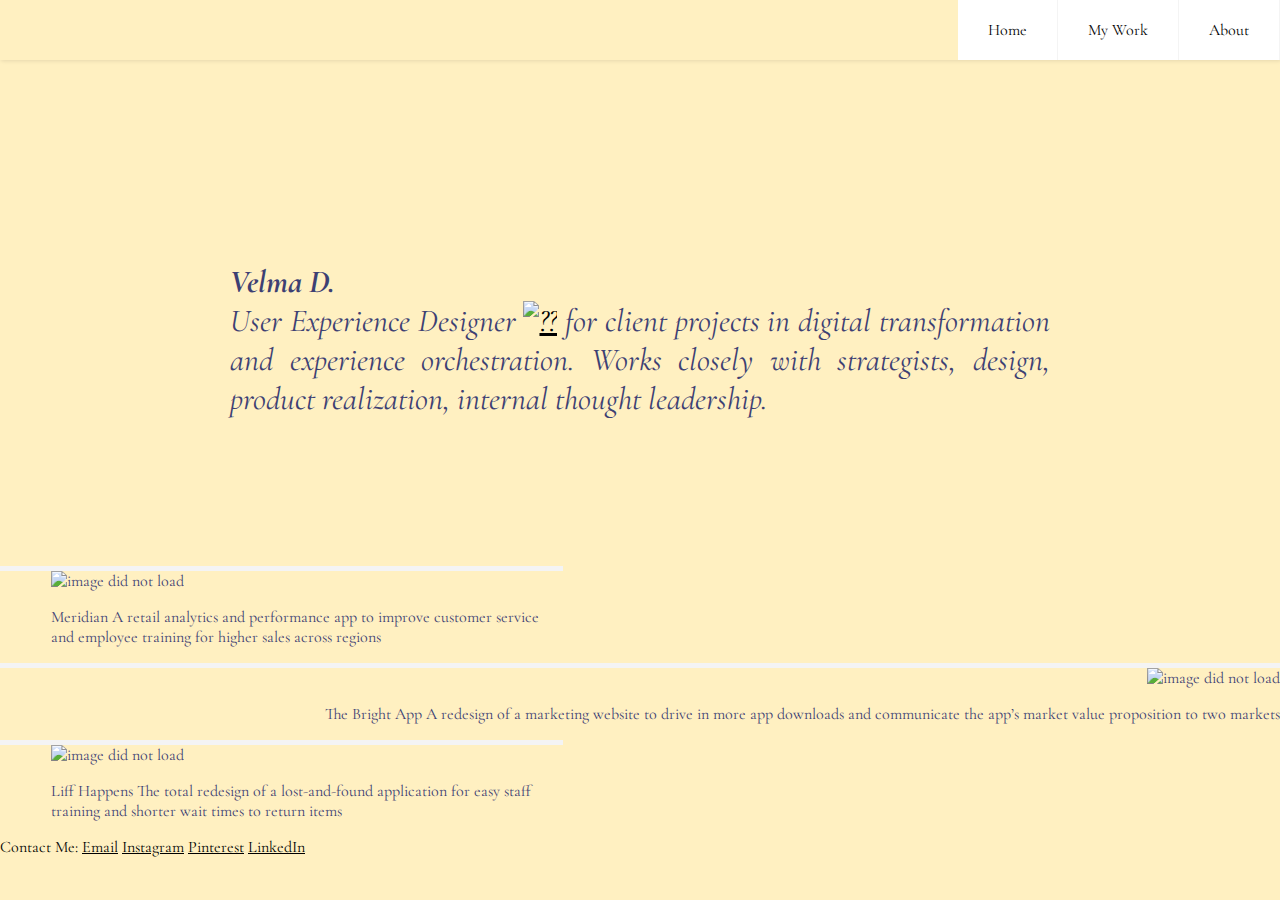
==== index.html @ 6784dad9 "pat changes" ====
<!DOCTYPE html>
<html lang="en">

      <head>
      <meta charset="UTF-8" />
      <meta name="viewport" content="width=device-width, initial-scale=1.0" />
      <title>Velma Portfolio</title>
      <link rel="stylesheet" href="./styles/style.css" />
      <link rel="stylesheet" media="screen and (max-width:700px)" href="./styles/mobile.css" />
      <link rel="stylesheet" media="screen and (min-width:700px)" href="./styles/desktop.css" />
      <link href='https://fonts.googleapis.com/css?family=Cormorant Garamond' rel='stylesheet'>
    </head>
   
<body>
  <header class="header">
    <a href="" class="logo"></a>
    <input class="menu-btn" type="checkbox" id="menu-btn" />
    <!-- We should unfuck this menu -->
    <label class="menu-icon" for="menu-btn"><span class="navicon"></span></label>
    <ul class="menu">
    <li><a href=".index.html">Home</a></li>
      <li><a href="./casestudy.html">My Work</a></li>
      <li><a href="./about.html">About</a></li>
    </ul>
  </header>


  <div class="HPcontainerC">
    <p>
    <b>Velma D.</b><br>
User Experience Designer 
<a title="solving your design mysteries!" href="https://en.wikipedia.org/wiki/Velma_Dinkley" target="_blank">
<img src="./images/icons8-search (1).svg" alt="??" loading="eager" class="imgIntro"></a>
for client projects in digital 
transformation and experience orchestration. 
Works closely with strategists, design, product realization, internal thought leadership. 
    </p>
  </div>

  <div class="HPbox">

  <div class="HPcontainerL">
  <img src="./images/meridian.png" alt="image did not load"/>
  <p>
    Meridian
    A retail analytics and performance 
    app to improve customer service and 
    employee training for higher sales across regions
  </p>
</div>


<div class="HPcontainerR">
  
    <img src="./images/the bright app.png" alt="image did not load"/>
    <p>
      The Bright App
      A redesign of a marketing website to drive in more app 
      downloads and communicate the app’s market value proposition to two markets
    </p>
</div>

<div class="HPcontainerL">
  <img src="./images/liff happens.png" alt="image did not load"/>
  <p>
    Liff Happens
    The total redesign of a lost-and-found 
    application for easy staff training and shorter wait times to return items
  </p>
</div>
</div>


<footer>
  <a> Contact Me: </a>
  <a href="#"> Email</a>
  <a href="#"> Instagram</a>
  <a href="#"> Pinterest</a>
  <a href="#"> LinkedIn</a>
</footer>


</body>
</html>
---- styles/style.css ----
* {
  font-family: "Cormorant Garamond";
}

body {
  margin: 0;
  min-height: 100vh;
  font-family: Helvetica, sans-serif;
  background-color: #fff0c1;
  color: #3d4073;
}

a {
  color: #000;
}

/* HEADER STYLING */

.header {
  box-shadow: 1px 1px 4px 0 rgba(0, 0, 0, 0.1);
  position: fixed;
  width: 100%;
  z-index: 3;
}

.header ul {
  margin: 0;
  padding: 0;
  list-style: none;
  overflow: hidden;
  background-color: #fff;
}

.header li a {
  display: block;
  padding: 20px 20px;
  border-right: 1px solid #f4f4f4;
  text-decoration: none;
}

.header li a:hover,
.header .menu-btn:hover {
  background-color: #f4f4f4;
}

.header .logo {
  display: block;
  float: left;
  font-size: 2em;
  padding: 10px 20px;
  text-decoration: none;
}

/* menu */

.header .menu {
  clear: both;
  max-height: 0;
  transition: max-height 0.2s ease-out;
}

/* menu icon */

.header .menu-icon {
  cursor: pointer;
  display: inline-block;
  float: right;
  padding: 28px 20px;
  position: relative;
  user-select: none;
}

.header .menu-icon .navicon {
  background: #333;
  display: block;
  height: 2px;
  position: relative;
  transition: background 0.2s ease-out;
  width: 18px;
}

.header .menu-icon .navicon:before,
.header .menu-icon .navicon:after {
  background: #333;
  content: "";
  display: block;
  height: 100%;
  position: absolute;
  transition: all 0.2s ease-out;
  width: 100%;
}

.header .menu-icon .navicon:before {
  top: 5px;
}

.header .menu-icon .navicon:after {
  top: -5px;
}

/* menu btn */

.header .menu-btn {
  display: none;
}

.header .menu-btn:checked ~ .menu {
  max-height: 240px;
}

.header .menu-btn:checked ~ .menu-icon .navicon {
  background: transparent;
}

.header .menu-btn:checked ~ .menu-icon .navicon:before {
  transform: rotate(-45deg);
}

.header .menu-btn:checked ~ .menu-icon .navicon:after {
  transform: rotate(45deg);
}

.header .menu-btn:checked ~ .menu-icon:not(.steps) .navicon:before,
.header .menu-btn:checked ~ .menu-icon:not(.steps) .navicon:after {
  top: 0;
}

/* END MENU STYLING */

/* MEDIA STYLING */
/* 48em = 768px */

@media (min-width: 48em) {
  .header li {
    float: left;
  }

  .header li a {
    padding: 20px 30px;
  }

  .header .menu {
    clear: none;
    float: right;
    max-height: none;
  }

  .header .menu-icon {
    display: none;
  }
}

header:not(.header) {
  background: blue;
}

/* h1 {
  color: magenta;
} */

/* HOME PAGE STYLING */
.HPcontainerC {
  display: flex;
  flex-direction: row;
  justify-items: center;
  padding: 18vw 18vw 9vw 18vw;
  text-align: justify;
  font-style: italic;
}

.HPbox {
  width: 100%;
}

.HPcontainerR,
.HPcontainerL {
  display: flex;
}

/* HOMEPAGE END */
/* CASE STUDY / ABOUT ME SECTION */

.CScontainerCcol {
  display: flex;
}

.CScontainerCrow {
  display: flex;
}

.CScontainerL {
  display: flex;
}

.CScontainerR {
  display: flex;
}

.CSmidIMG img {
  background-color: #3d4073;
  border-radius: 25px;
  border: #3d4073;
}

.CScontainerCcol p {
  background-color: #d9910d;
  margin: 2vw;
  padding: 1vw;
  /* border: .5vw solid #f2c438;
  outline: .5vw solid #A62f03; */
  border-radius: 25px;
}

.CScontainerCcol img {
  background-color: #3d4073;
  margin: 4vw;
  padding: 1vw;
  border: 1vw solid #f2c438;
  border-radius: 25px;
}

.CScontainerCrow p {
  background-color: #f2c438;
  padding: 1vw;
  border-radius: 25px;
  border: 0.5vw solid white;
  margin: 4vw;
}

.CScontainerCcol strong {
  font-size: xx-large;
}

/* ABOUT STYLING */

#home {
  display: flex;
  flex-direction: column;
  align-items: center;
  justify-content: flex-start;
}

#aboutContainerCenter {
  display: flex;
  color: white;
  text-shadow: 3px 3px black;
}

#aboutContainerContent {
  display: flex;
}

#aboutContainerContent p {
  background-color: #d9910d;
  padding: 4vw;
  margin: 5vw;
  border-style: double;
  border: 1vw double #2f3659;
  border-radius: 25px;
}

#aboutContainerContent img {
  width: 100%;
  margin: 0vh 5vh 5vh 0vh;
  padding: 1vh;
  border: 2vw double #d9910d;
  border-radius: 25px;
}

/* END ABOUT STYLING*/

/* colors 
lighter blue #3D4073
darker blue #2f3659
yellow #f2c438
orange #d9910d
red #A62f03 */
---- styles/mobile.css ----
body {
    background-color: #f2c438;
}

/* HOME PAGE  */
.HPcontainerR,
.HPcontainerL {
    flex-direction: column;
}

.HPcontainerR img,
.HPcontainerL img {
    width: 100%;
}

/* Case Study  */

.CScontainerCcol,
.CScontainerCrow,
.CScontainerL,
.CScontainerR {
    flex-direction: column;
}

CScontainerCcol img {
    width: 100%;

}

.CScontainerCrow p {
    background-color: #3D4073;

}


/* ABOUT STYLING */

#aboutContainerCenter,
#aboutContainerContent {
    flex-direction: column;
}

#aboutContainerCenter {
    align-items: center;
}


#aboutContainerContent {
    align-items: center;
}

#aboutContainerContent img {
    width: 100%;
    margin: 5vh;
    padding: 2vh;
}



/* END ABOUT STYLING*/
---- styles/desktop.css ----
/* HOME PAGE */

.HPcontainerC {
  font-size: xx-large;
}

.HPcontainerR,
.HPcontainerL {
  flex-direction: column;
  border-top: 5px solid #f4f4f4;
}

.HPcontainerR {
  align-items: flex-end;
  width: 100%;
  padding-right: 5vw;
}

.HPcontainerL {
  align-items: flex-start;
  width: 40vw;
  padding-left: 4vw;
}

.imgIntro img {
  position: static;
  top: -15px;
  display: inline-block;
  width: auto;
  height: 60px;
  max-width: none;
  margin-top: -16px;
  margin-left: 0;
  padding-right: 0;
  padding-left: 0;
  cursor: help;
  will-change: transform;
  transition: transform 250ms;
}

/* .imgIntro:hover {
    background-color: red;
    animation: shake 0.1s;
    animation-iteration-count: infinite;
} */

/* .imgIntro:hover {
    background-color: magenta;
    opacity: 1;
    transform: rotateX(0deg) rotateY(0deg) rotateZ(0deg) skew(0deg, 0deg);
    transform: translate3d(0px, 0px, 0px)scale3d(1, 1, 1) rotateX(0deg) rotateY(0deg) rotateZ(0deg) skew(0deg, 0deg);
    transform-style: p;} */

.imgIntro {
  transition: transform 0.7s ease-in-out;
  cursor: help;
}

.imgIntro:hover {
  transform: rotate(360deg);
}

/* CASE STUDY / ABOUT ME SECTION */

.CScontainerCcol {
  flex-direction: column;
  align-items: center;
}

.CScontainerCrow {
  flex-direction: row;
  justify-content: space-around;
}

.CScontainerL {
  flex-direction: column;
}

.CScontainerR {
  flex-direction: column;
}

.CScontainerCrow img {
  width: 23vw;
  padding: 1vw;
}

.CScontainerCcol img {
  width: 40vw;
}

/* ABOUT STYLING */

#aboutContainerCenter {
  justify-content: center;
  font-size: x-large;
  margin-top: 48px;
}

#aboutContainerContent {
  flex-direction: row;
  align-items: center;
  justify-content: center;
}

/* END ABOUT STYLING*/
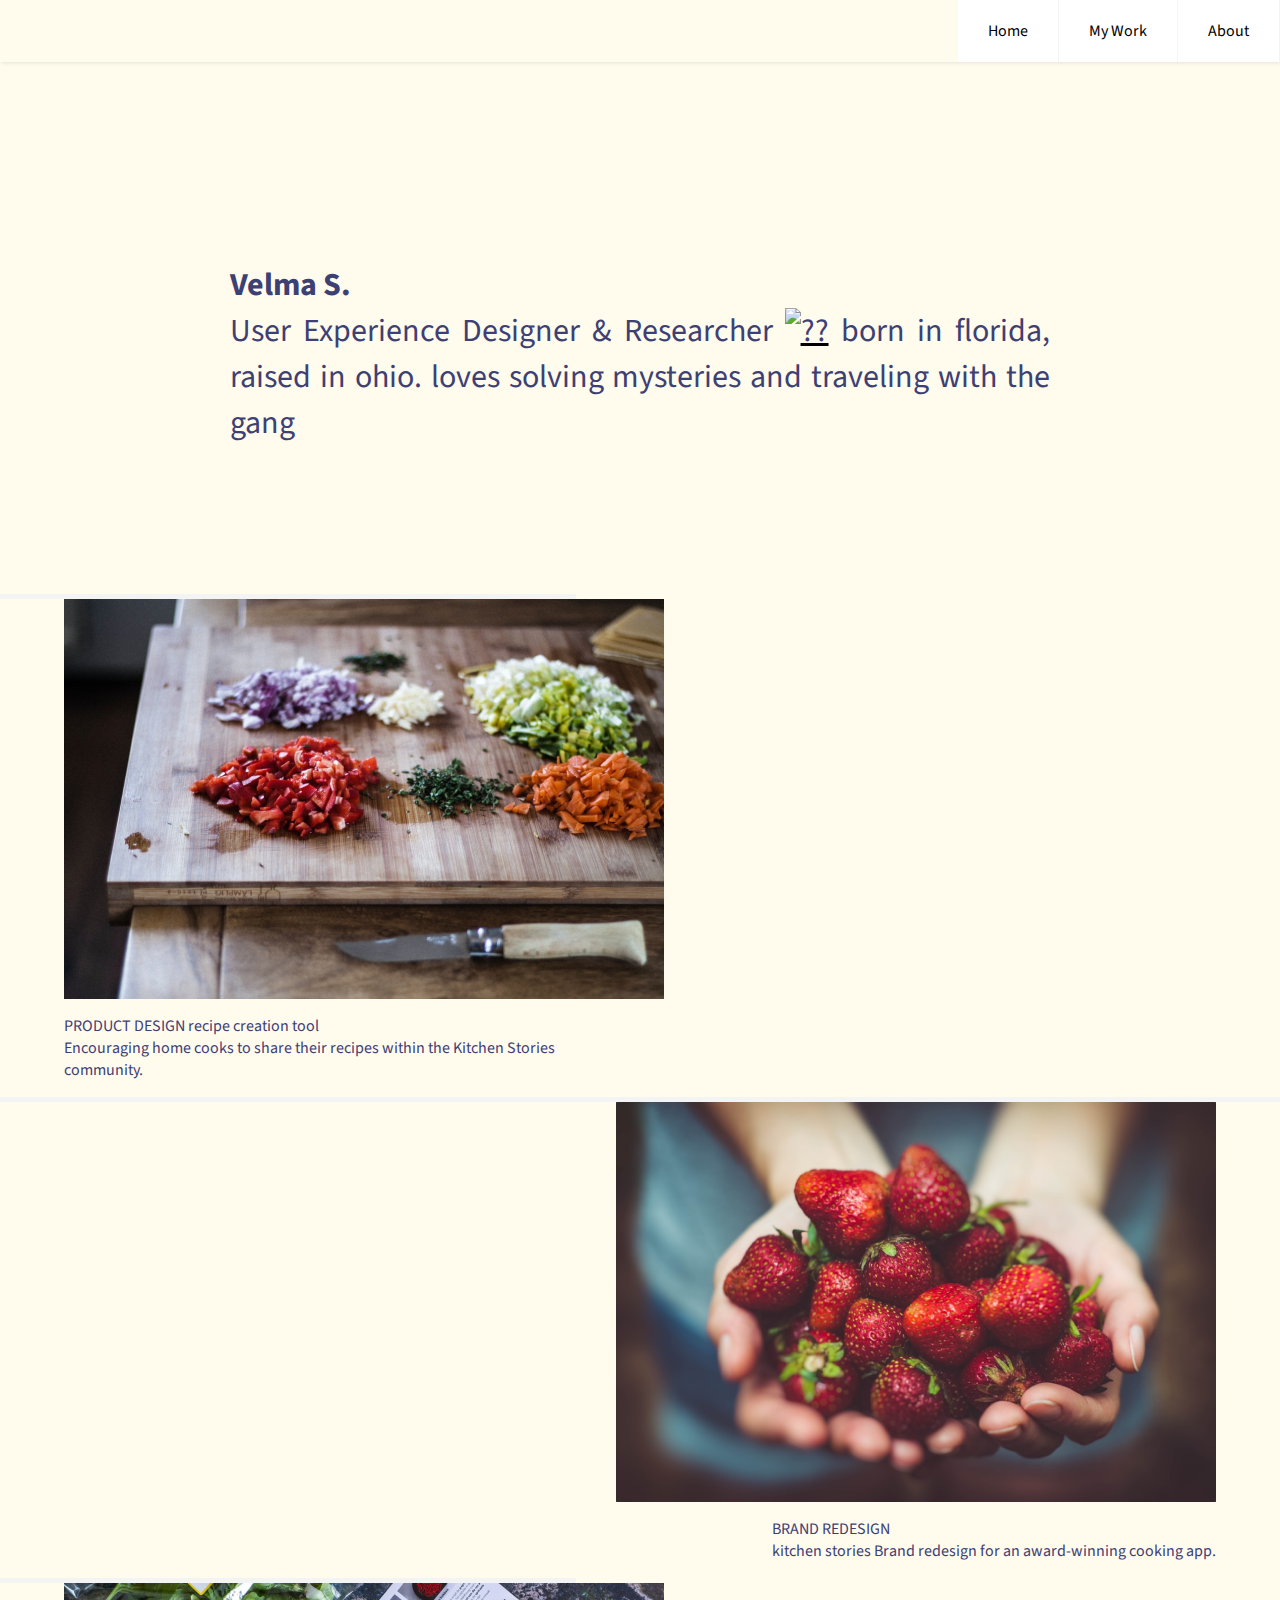
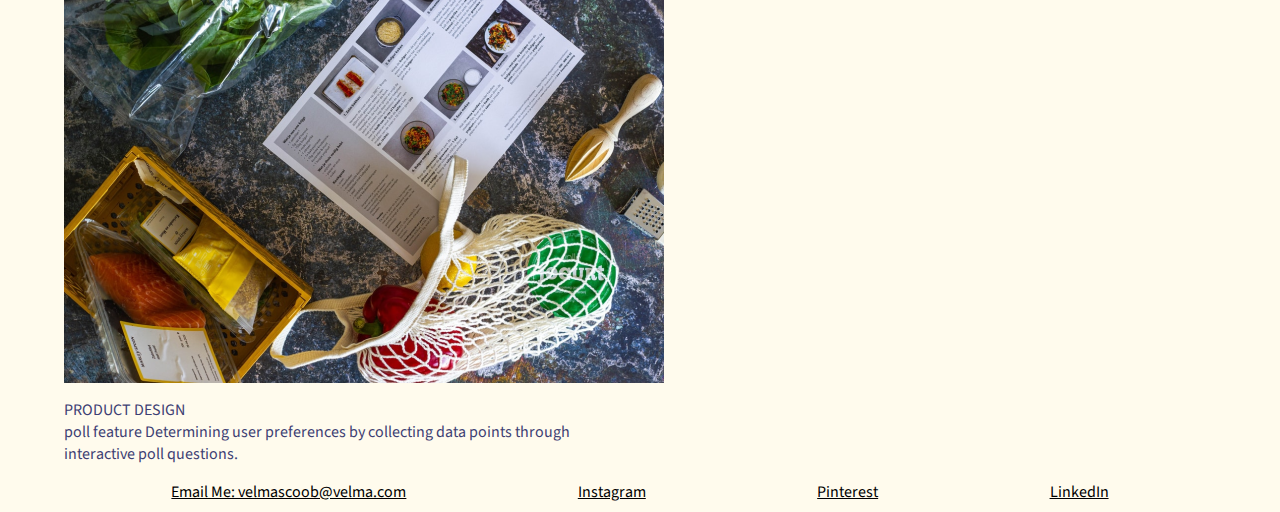
==== commit c7139264: "almost there" ====
--- a/index.html
+++ b/index.html
@@ -9,6 +9,7 @@
       <link rel="stylesheet" media="screen and (max-width:700px)" href="./styles/mobile.css" />
       <link rel="stylesheet" media="screen and (min-width:700px)" href="./styles/desktop.css" />
       <link href='https://fonts.googleapis.com/css?family=Cormorant Garamond' rel='stylesheet'>
+      <link href='https://fonts.googleapis.com/css?family=Source Sans Pro' rel='stylesheet'>
     </head>
    
 <body>
@@ -27,53 +28,51 @@
 
   <div class="HPcontainerC">
     <p>
-    <b>Velma D.</b><br>
-User Experience Designer 
+    <b>Velma S.</b><br>
+User Experience Designer & Researcher
 <a title="solving your design mysteries!" href="https://en.wikipedia.org/wiki/Velma_Dinkley" target="_blank">
 <img src="./images/icons8-search (1).svg" alt="??" loading="eager" class="imgIntro"></a>
-for client projects in digital 
-transformation and experience orchestration. 
-Works closely with strategists, design, product realization, internal thought leadership. 
+born in florida, raised in ohio. loves solving mysteries and traveling with the gang 
     </p>
   </div>
 
   <div class="HPbox">
 
   <div class="HPcontainerL">
-  <img src="./images/meridian.png" alt="image did not load"/>
+  <img src="./images/hp1.png" alt="image did not load"/>
   <p>
-    Meridian
-    A retail analytics and performance 
-    app to improve customer service and 
-    employee training for higher sales across regions
+    PRODUCT DESIGN
+recipe creation tool </br>
+Encouraging home cooks to share their recipes within the Kitchen Stories community.
   </p>
 </div>
 
 
 <div class="HPcontainerR">
   
-    <img src="./images/the bright app.png" alt="image did not load"/>
+    <img src="./images/hpr.png" alt="image did not load"/>
     <p>
-      The Bright App
-      A redesign of a marketing website to drive in more app 
-      downloads and communicate the app’s market value proposition to two markets
+     
+BRAND REDESIGN <br>
+kitchen stories
+Brand redesign for an award-winning cooking app.
     </p>
 </div>
 
 <div class="HPcontainerL">
-  <img src="./images/liff happens.png" alt="image did not load"/>
+  <img src="./images/hp3.png" alt="image did not load"/>
   <p>
-    Liff Happens
-    The total redesign of a lost-and-found 
-    application for easy staff training and shorter wait times to return items
+    PRODUCT DESIGN <br>
+
+poll feature
+Determining user preferences by collecting data points through interactive poll questions.
   </p>
 </div>
 </div>
 
 
 <footer>
-  <a> Contact Me: </a>
-  <a href="#"> Email</a>
+  <a href="#"> Email Me: velmascoob@velma.com</a>
   <a href="#"> Instagram</a>
   <a href="#"> Pinterest</a>
   <a href="#"> LinkedIn</a>
--- a/styles/style.css
+++ b/styles/style.css
@@ -1,4 +1,10 @@
 * {
+  font-family: "Source Sans Pro";
+  color: #3d4073;
+}
+
+h2,
+h1 {
   font-family: "Cormorant Garamond";
 }
 
@@ -6,8 +12,7 @@
   margin: 0;
   min-height: 100vh;
   font-family: Helvetica, sans-serif;
-  background-color: #fff0c1;
-  color: #3d4073;
+  background-color: #FFFBED;
 }
 
 a {
@@ -104,24 +109,24 @@
   display: none;
 }
 
-.header .menu-btn:checked ~ .menu {
+.header .menu-btn:checked~.menu {
   max-height: 240px;
 }
 
-.header .menu-btn:checked ~ .menu-icon .navicon {
+.header .menu-btn:checked~.menu-icon .navicon {
   background: transparent;
 }
 
-.header .menu-btn:checked ~ .menu-icon .navicon:before {
+.header .menu-btn:checked~.menu-icon .navicon:before {
   transform: rotate(-45deg);
 }
 
-.header .menu-btn:checked ~ .menu-icon .navicon:after {
+.header .menu-btn:checked~.menu-icon .navicon:after {
   transform: rotate(45deg);
 }
 
-.header .menu-btn:checked ~ .menu-icon:not(.steps) .navicon:before,
-.header .menu-btn:checked ~ .menu-icon:not(.steps) .navicon:after {
+.header .menu-btn:checked~.menu-icon:not(.steps) .navicon:before,
+.header .menu-btn:checked~.menu-icon:not(.steps) .navicon:after {
   top: 0;
 }
 
@@ -165,11 +170,10 @@
   justify-items: center;
   padding: 18vw 18vw 9vw 18vw;
   text-align: justify;
-  font-style: italic;
-}
-
-.HPbox {
-  width: 100%;
+}
+
+.HPcontainerC .HPbox {
+  width: 100vw;
 }
 
 .HPcontainerR,
@@ -196,31 +200,20 @@
   display: flex;
 }
 
-.CSmidIMG img {
-  background-color: #3d4073;
-  border-radius: 25px;
-  border: #3d4073;
-}
 
 .CScontainerCcol p {
-  background-color: #d9910d;
   margin: 2vw;
   padding: 1vw;
-  /* border: .5vw solid #f2c438;
-  outline: .5vw solid #A62f03; */
   border-radius: 25px;
 }
 
 .CScontainerCcol img {
-  background-color: #3d4073;
-  margin: 4vw;
-  padding: 1vw;
-  border: 1vw solid #f2c438;
-  border-radius: 25px;
+  background-color: #d9910d;
+  /* padding: 8vh 50vw 8vh 50vw; */
+  padding: 4vh 20vw;
 }
 
 .CScontainerCrow p {
-  background-color: #f2c438;
   padding: 1vw;
   border-radius: 25px;
   border: 0.5vw solid white;
@@ -243,7 +236,7 @@
 #aboutContainerCenter {
   display: flex;
   color: white;
-  text-shadow: 3px 3px black;
+  text-shadow: 3px 3px rgb(240, 234, 234);
 }
 
 #aboutContainerContent {
@@ -251,11 +244,8 @@
 }
 
 #aboutContainerContent p {
-  background-color: #d9910d;
   padding: 4vw;
   margin: 5vw;
-  border-style: double;
-  border: 1vw double #2f3659;
   border-radius: 25px;
 }
 
@@ -264,14 +254,24 @@
   margin: 0vh 5vh 5vh 0vh;
   padding: 1vh;
   border: 2vw double #d9910d;
-  border-radius: 25px;
 }
 
 /* END ABOUT STYLING*/
+
+
+
+/* FOOTER  */
+
+footer {
+  display: flex;
+  justify-content: space-evenly;
+  margin-bottom: 1vh;
+
+}
 
 /* colors 
 lighter blue #3D4073
 darker blue #2f3659
 yellow #f2c438
 orange #d9910d
-red #A62f03 */
+red #A62f03 */--- a/styles/mobile.css
+++ b/styles/mobile.css
@@ -1,5 +1,6 @@
 body {
-    background-color: #f2c438;
+    font-family: "Source Sans Pro";
+    background-color: #FFFBED;
 }
 
 /* HOME PAGE  */
--- a/styles/desktop.css
+++ b/styles/desktop.css
@@ -1,106 +1,93 @@
 /* HOME PAGE */
 
 .HPcontainerC {
-  font-size: xx-large;
+    font-size: xx-large;
 }
 
 .HPcontainerR,
 .HPcontainerL {
-  flex-direction: column;
-  border-top: 5px solid #f4f4f4;
+    flex-direction: column;
+    border-top: 5px solid #f4f4f4;
 }
 
 .HPcontainerR {
-  align-items: flex-end;
-  width: 100%;
-  padding-right: 5vw;
+    align-items: flex-end;
+    padding-right: 5vw;
 }
 
 .HPcontainerL {
-  align-items: flex-start;
-  width: 40vw;
-  padding-left: 4vw;
+    align-items: flex-start;
+    width: 40vw;
+    padding-left: 5vw;
 }
 
 .imgIntro img {
-  position: static;
-  top: -15px;
-  display: inline-block;
-  width: auto;
-  height: 60px;
-  max-width: none;
-  margin-top: -16px;
-  margin-left: 0;
-  padding-right: 0;
-  padding-left: 0;
-  cursor: help;
-  will-change: transform;
-  transition: transform 250ms;
+    position: static;
+    top: -15px;
+    display: inline-block;
+    width: auto;
+    height: 60px;
+    max-width: none;
+    margin-top: -16px;
+    margin-left: 0;
+    padding-right: 0;
+    padding-left: 0;
+    cursor: help;
+    will-change: transform;
+    transition: transform 250ms;
 }
 
-/* .imgIntro:hover {
-    background-color: red;
-    animation: shake 0.1s;
-    animation-iteration-count: infinite;
-} */
-
-/* .imgIntro:hover {
-    background-color: magenta;
-    opacity: 1;
-    transform: rotateX(0deg) rotateY(0deg) rotateZ(0deg) skew(0deg, 0deg);
-    transform: translate3d(0px, 0px, 0px)scale3d(1, 1, 1) rotateX(0deg) rotateY(0deg) rotateZ(0deg) skew(0deg, 0deg);
-    transform-style: p;} */
-
 .imgIntro {
-  transition: transform 0.7s ease-in-out;
-  cursor: help;
+    transition: transform 0.7s ease-in-out;
+    cursor: help;
 }
 
 .imgIntro:hover {
-  transform: rotate(360deg);
+    transform: rotate(360deg);
 }
 
 /* CASE STUDY / ABOUT ME SECTION */
 
 .CScontainerCcol {
-  flex-direction: column;
-  align-items: center;
+    flex-direction: column;
+    align-items: center;
+    text-align: center;
 }
 
 .CScontainerCrow {
-  flex-direction: row;
-  justify-content: space-around;
+    flex-direction: row;
+    justify-content: space-around;
 }
 
 .CScontainerL {
-  flex-direction: column;
+    flex-direction: column;
 }
 
 .CScontainerR {
-  flex-direction: column;
+    flex-direction: column;
 }
 
 .CScontainerCrow img {
-  width: 23vw;
-  padding: 1vw;
+    width: 23vw;
+    padding: 1vw;
 }
 
 .CScontainerCcol img {
-  width: 40vw;
+    width: 30vw;
 }
 
 /* ABOUT STYLING */
 
 #aboutContainerCenter {
-  justify-content: center;
-  font-size: x-large;
-  margin-top: 48px;
+    justify-content: center;
+    font-size: x-large;
+    margin-top: 48px;
 }
 
 #aboutContainerContent {
-  flex-direction: row;
-  align-items: center;
-  justify-content: center;
+    flex-direction: row;
+    align-items: center;
+    justify-content: center;
 }
 
-/* END ABOUT STYLING*/
+/* END ABOUT STYLING*/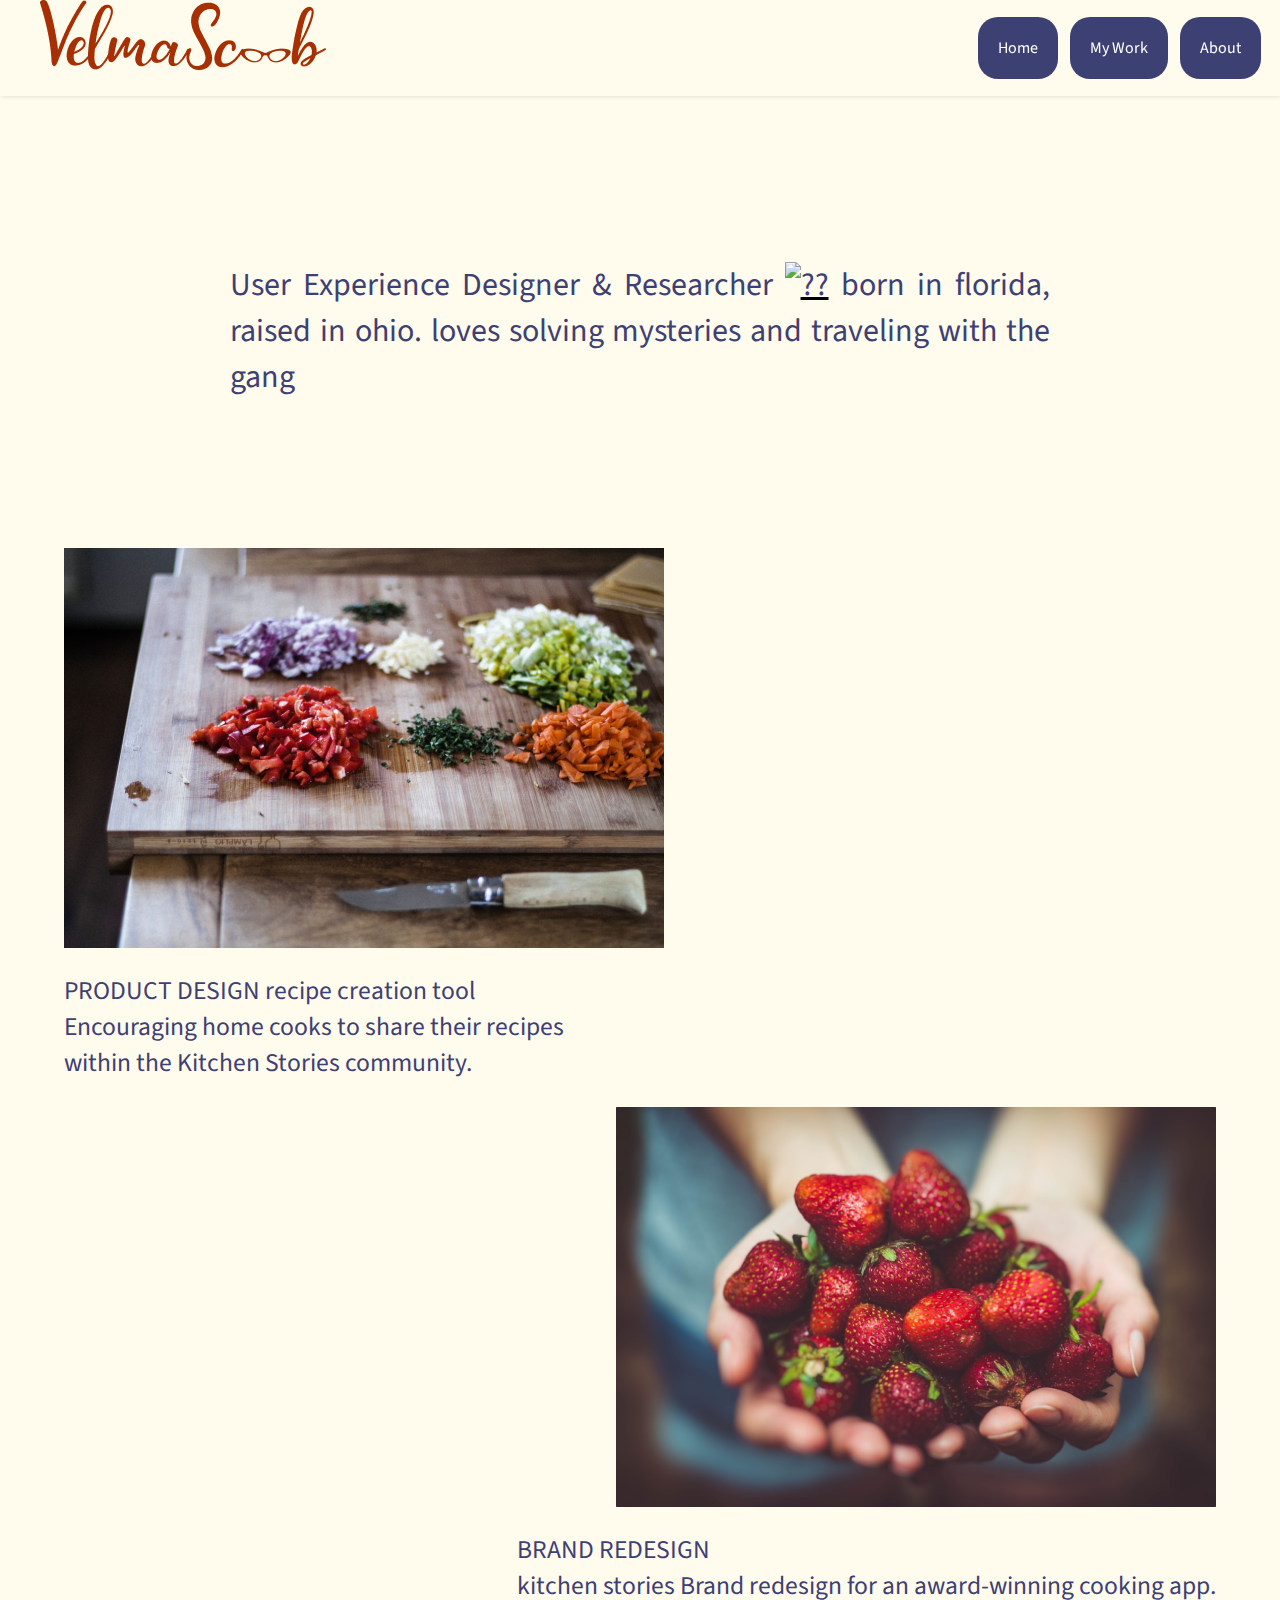
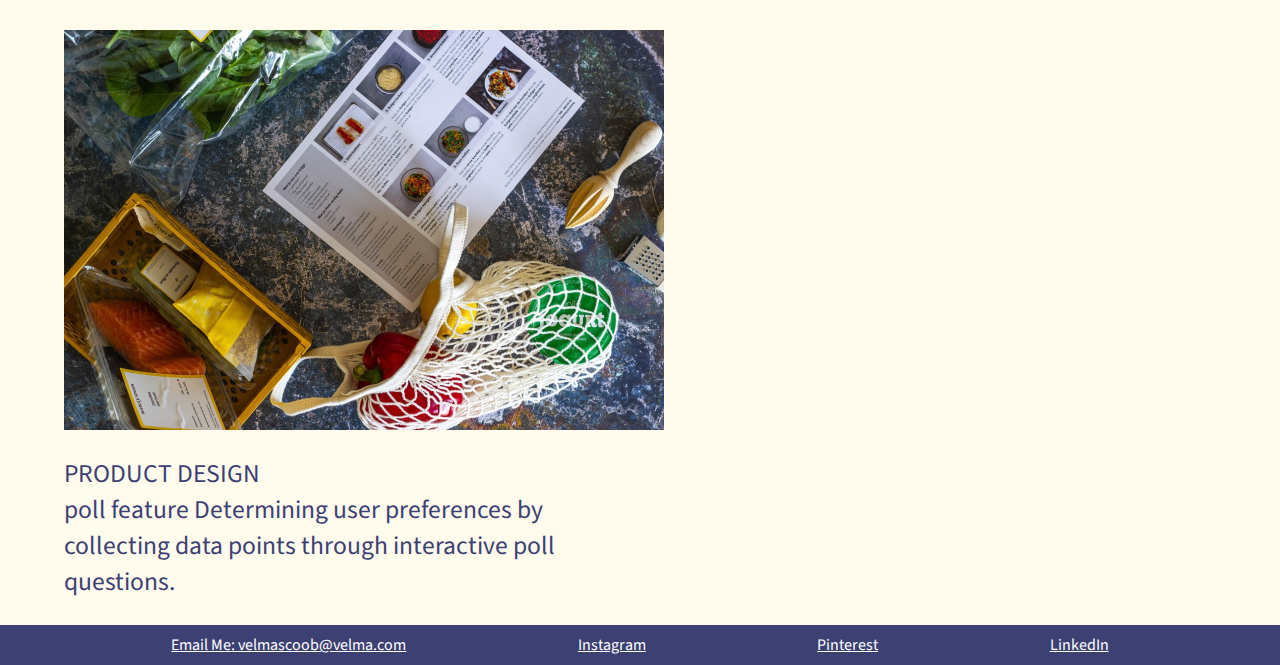
==== commit 149cc574: "finished product" ====
--- a/index.html
+++ b/index.html
@@ -15,11 +15,12 @@
 <body>
   <header class="header">
     <a href="" class="logo"></a>
+    <img src="./images/Logo.png" alt="god save the queen" />
     <input class="menu-btn" type="checkbox" id="menu-btn" />
     <!-- We should unfuck this menu -->
     <label class="menu-icon" for="menu-btn"><span class="navicon"></span></label>
     <ul class="menu">
-    <li><a href=".index.html">Home</a></li>
+    <li><a href="./index.html">Home</a></li>
       <li><a href="./casestudy.html">My Work</a></li>
       <li><a href="./about.html">About</a></li>
     </ul>
@@ -28,7 +29,6 @@
 
   <div class="HPcontainerC">
     <p>
-    <b>Velma S.</b><br>
 User Experience Designer & Researcher
 <a title="solving your design mysteries!" href="https://en.wikipedia.org/wiki/Velma_Dinkley" target="_blank">
 <img src="./images/icons8-search (1).svg" alt="??" loading="eager" class="imgIntro"></a>
@@ -71,11 +71,11 @@
 </div>
 
 
-<footer>
+<footer class="footer">
   <a href="#"> Email Me: velmascoob@velma.com</a>
-  <a href="#"> Instagram</a>
-  <a href="#"> Pinterest</a>
-  <a href="#"> LinkedIn</a>
+  <a href="https://www.instagram.com/scoobydoo/"> Instagram</a>
+  <a href="https://www.pinterest.com/scoobydoo/_created/"> Pinterest</a>
+  <a href="https://www.linkedin.com/in/velma-dinkley-7345b56/"> LinkedIn</a>
 </footer>
 
 
--- a/styles/style.css
+++ b/styles/style.css
@@ -26,26 +26,21 @@
   position: fixed;
   width: 100%;
   z-index: 3;
+  background-color: #FFFBED;
 }
 
 .header ul {
   margin: 0;
-  padding: 0;
+  padding: 1vw;
   list-style: none;
   overflow: hidden;
-  background-color: #fff;
-}
-
-.header li a {
-  display: block;
-  padding: 20px 20px;
-  border-right: 1px solid #f4f4f4;
-  text-decoration: none;
-}
+
+}
+
 
 .header li a:hover,
 .header .menu-btn:hover {
-  background-color: #f4f4f4;
+  background-color: #A62f03;
 }
 
 .header .logo {
@@ -63,6 +58,8 @@
   max-height: 0;
   transition: max-height 0.2s ease-out;
 }
+
+
 
 /* menu icon */
 
@@ -184,6 +181,7 @@
 /* HOMEPAGE END */
 /* CASE STUDY / ABOUT ME SECTION */
 
+
 .CScontainerCcol {
   display: flex;
 }
@@ -205,23 +203,28 @@
   margin: 2vw;
   padding: 1vw;
   border-radius: 25px;
-}
+  font-size: 5vw;
+}
+
+
 
 .CScontainerCcol img {
-  background-color: #d9910d;
-  /* padding: 8vh 50vw 8vh 50vw; */
-  padding: 4vh 20vw;
-}
-
-.CScontainerCrow p {
-  padding: 1vw;
-  border-radius: 25px;
-  border: 0.5vw solid white;
-  margin: 4vw;
-}
+  background-color: #A62f03;
+  padding: 4vh 35vw;
+
+}
+
 
 .CScontainerCcol strong {
   font-size: xx-large;
+}
+
+
+#csCenter {
+  display: flex;
+  flex-direction: row;
+  justify-items: center;
+
 }
 
 /* ABOUT STYLING */
@@ -246,15 +249,15 @@
 #aboutContainerContent p {
   padding: 4vw;
   margin: 5vw;
-  border-radius: 25px;
+  font-size: 1.5em;
 }
 
 #aboutContainerContent img {
   width: 100%;
   margin: 0vh 5vh 5vh 0vh;
-  padding: 1vh;
-  border: 2vw double #d9910d;
-}
+}
+
+
 
 /* END ABOUT STYLING*/
 
@@ -262,11 +265,15 @@
 
 /* FOOTER  */
 
-footer {
+.footer {
   display: flex;
   justify-content: space-evenly;
-  margin-bottom: 1vh;
-
+  background-color: #3d4073;
+  padding: 1vh 0vw;
+}
+
+.footer a {
+  color: white;
 }
 
 /* colors 
--- a/styles/mobile.css
+++ b/styles/mobile.css
@@ -1,3 +1,13 @@
+.header li a {
+    display: flex;
+    padding: 20px 20px;
+    border-right: 1px solid #F4F4F4;
+    text-decoration: none;
+    color: white;
+    font-style: italic;
+    background-color: #3D4073;
+}
+
 body {
     font-family: "Source Sans Pro";
     background-color: #FFFBED;
@@ -28,10 +38,6 @@
 
 }
 
-.CScontainerCrow p {
-    background-color: #3D4073;
-
-}
 
 
 /* ABOUT STYLING */
--- a/styles/desktop.css
+++ b/styles/desktop.css
@@ -1,3 +1,16 @@
+.header li a {
+    background-color: #3D4073;
+    border: none;
+    color: white;
+    padding: 20px;
+    text-align: center;
+    text-decoration: none;
+    display: inline-block;
+    font-size: 16px;
+    margin: 4px 6px;
+    border-radius: 20px;
+}
+
 /* HOME PAGE */
 
 .HPcontainerC {
@@ -7,18 +20,32 @@
 .HPcontainerR,
 .HPcontainerL {
     flex-direction: column;
-    border-top: 5px solid #f4f4f4;
+
 }
+
+.HPcontainerR p {
+    font-size: 2vw;
+
+}
+
+.HPcontainerL p {
+    font-size: 2vw;
+
+}
+
+
 
 .HPcontainerR {
     align-items: flex-end;
     padding-right: 5vw;
+
 }
 
 .HPcontainerL {
     align-items: flex-start;
     width: 40vw;
     padding-left: 5vw;
+
 }
 
 .imgIntro img {
@@ -57,6 +84,15 @@
 .CScontainerCrow {
     flex-direction: row;
     justify-content: space-around;
+    align-items: center;
+    justify-items: center;
+
+}
+
+.CScontainerCrow p {
+    min-width: 25vw;
+    max-width: 40vw;
+    font-size: 2vw;
 }
 
 .CScontainerL {
@@ -68,13 +104,21 @@
 }
 
 .CScontainerCrow img {
-    width: 23vw;
-    padding: 1vw;
+    min-width: 15vw;
+    max-width: 30vw;
+    max-height: 30vh;
+
 }
+
 
 .CScontainerCcol img {
     width: 30vw;
 }
+
+.wtf {
+    text-align: justify;
+}
+
 
 /* ABOUT STYLING */
 
@@ -90,4 +134,12 @@
     justify-content: center;
 }
 
+#aboutContainerContent img {
+    width: 100%;
+    margin: 0vh 5vh 5vh 0vh;
+    padding: 1vh;
+    border: 2vw double #A62f03;
+}
+
+
 /* END ABOUT STYLING*/